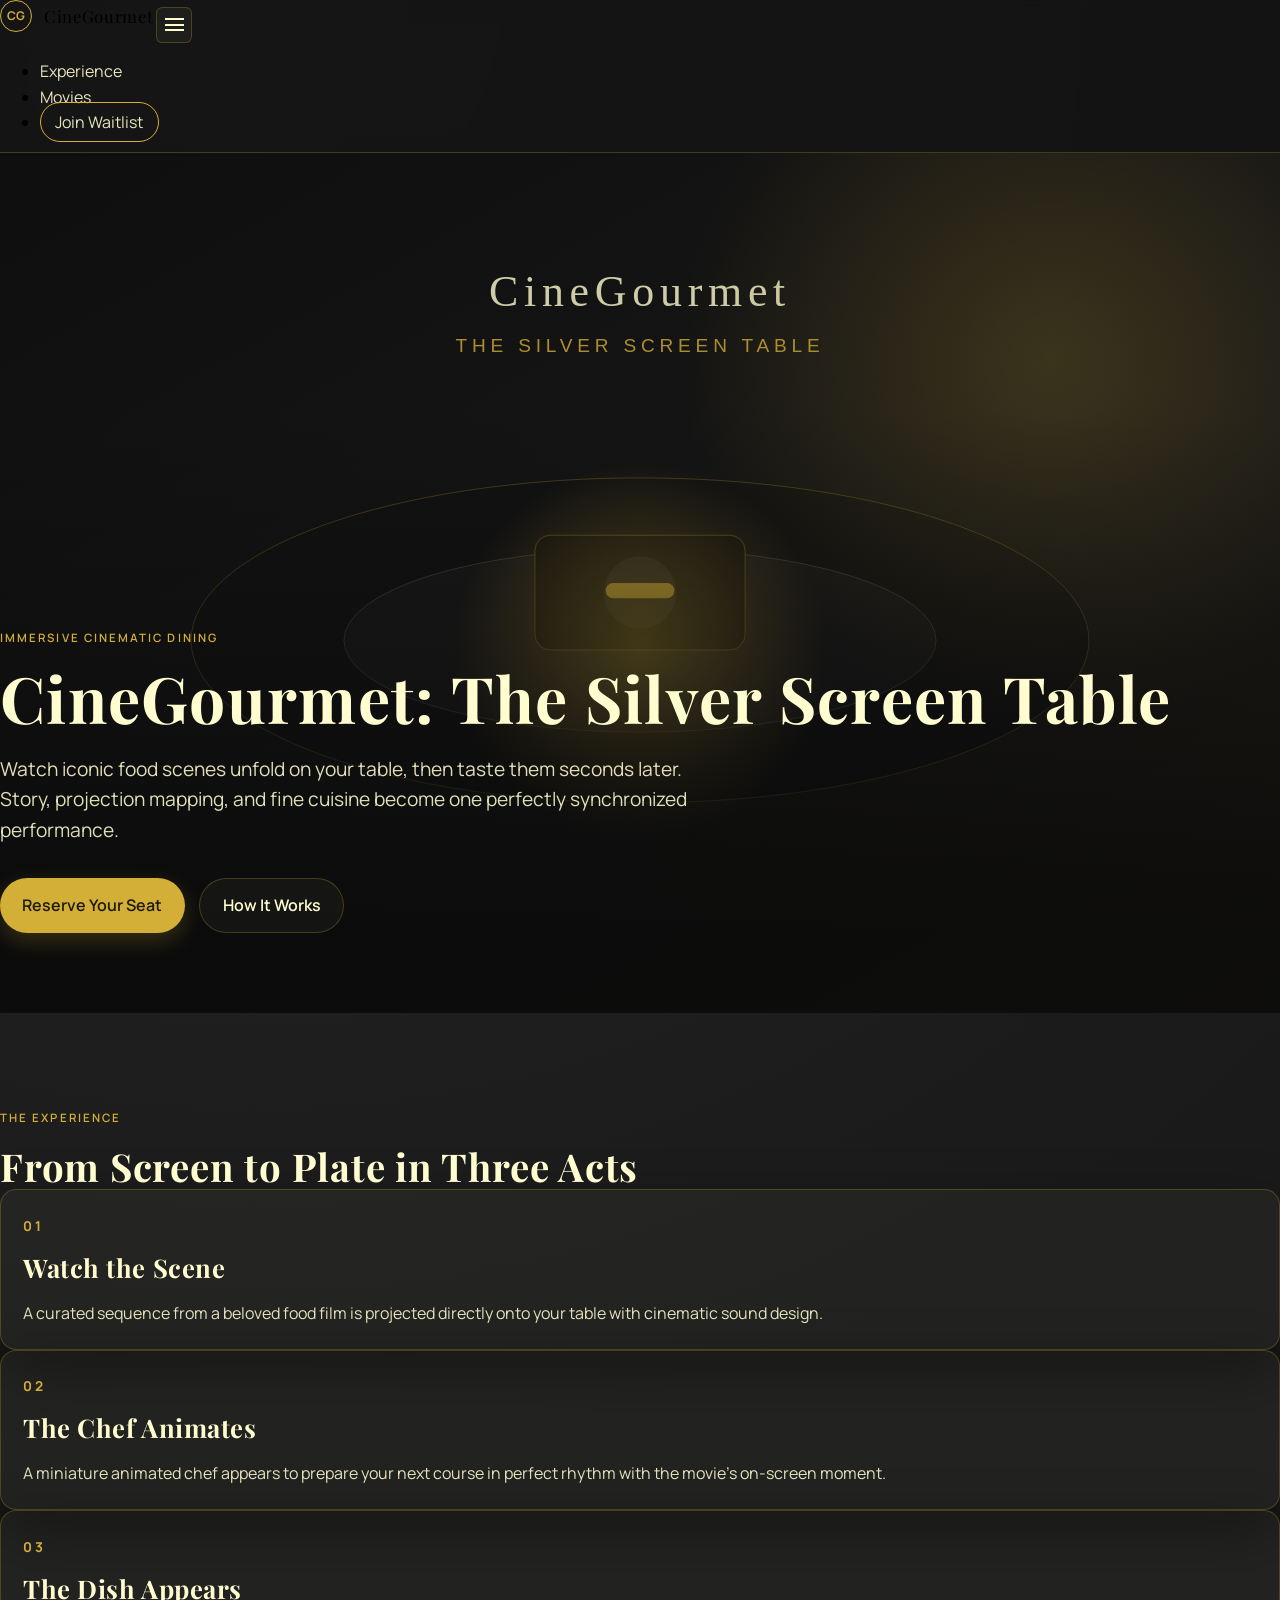
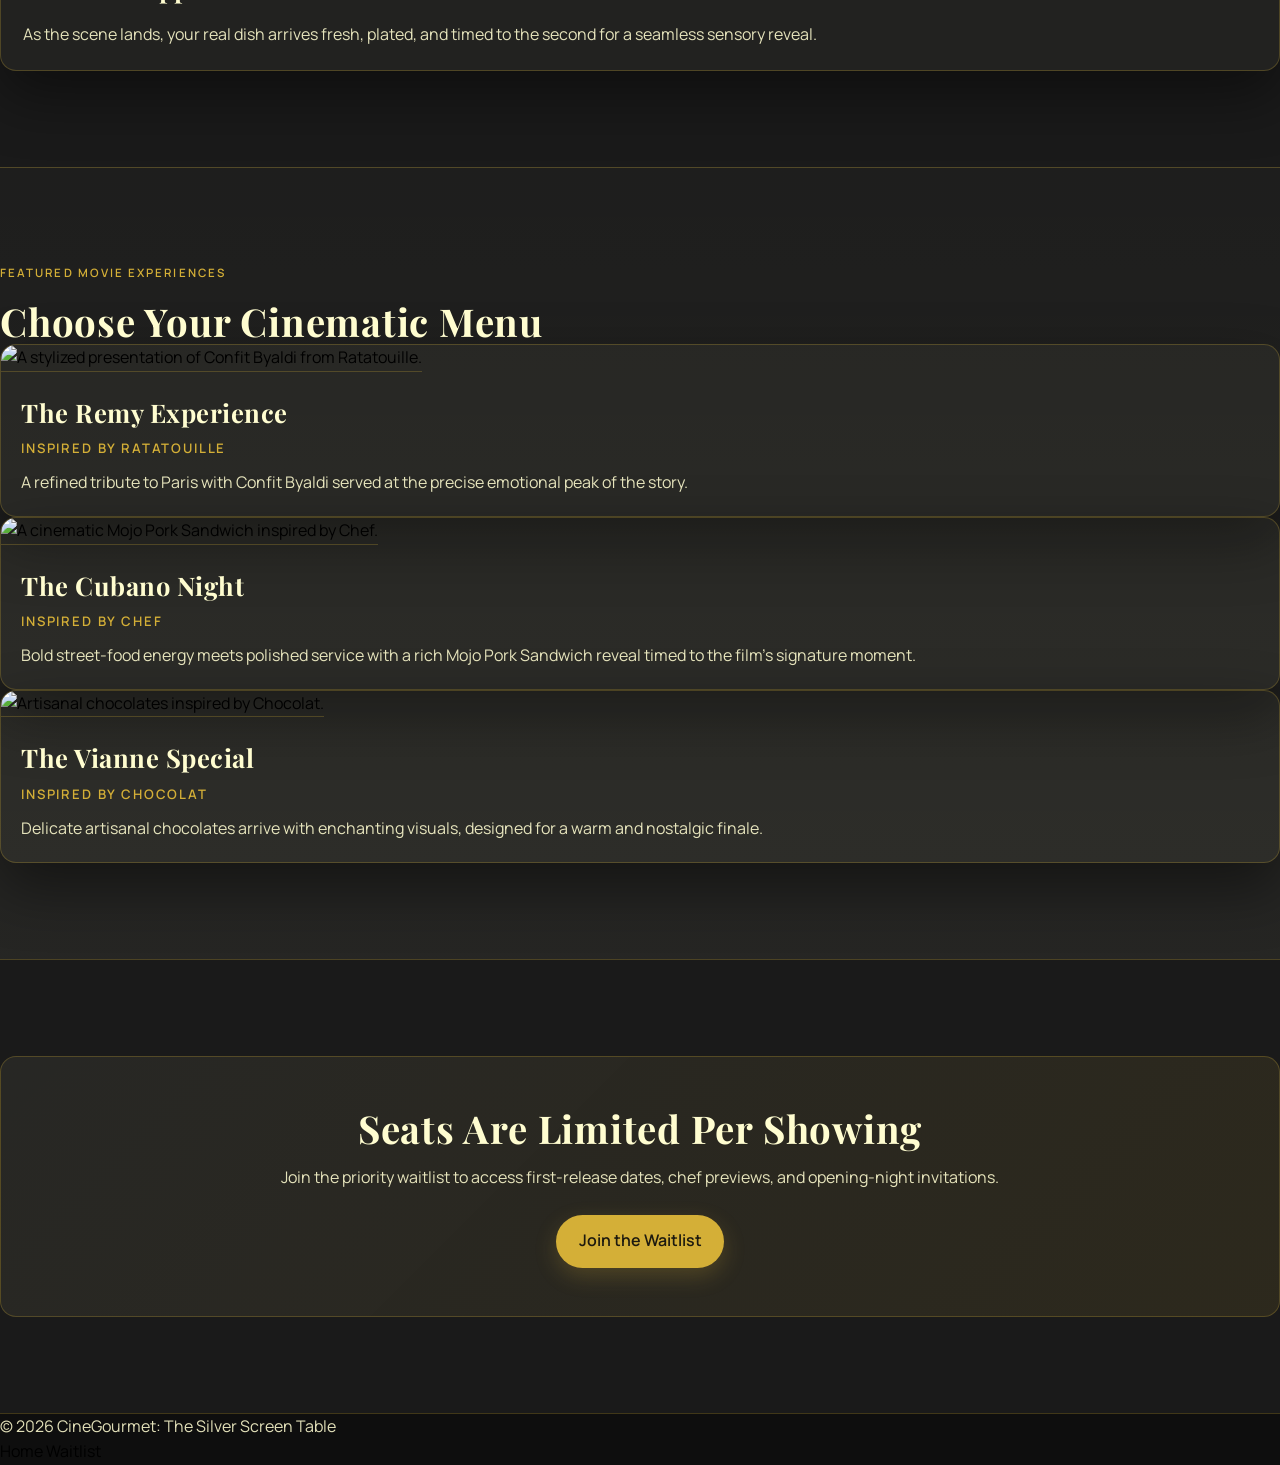
==== index.html @ fe35f2bb "first commit" ====
<!doctype html>
<html lang="en">
  <head>
    <meta charset="UTF-8" />
    <meta name="viewport" content="width=device-width, initial-scale=1.0" />
    <meta
      name="description"
      content="CineGourmet: The Silver Screen Table - a cinematic dining journey where iconic food movie scenes are synchronized with real dishes."
    />
    <title>CineGourmet | The Silver Screen Table</title>
    <script src="https://cdn.tailwindcss.com"></script>
    <script>
      tailwind.config = {
        theme: {
          extend: {
            colors: {
              charcoal: "#1a1a1a",
              gold: "#D4AF37",
              cream: "#FFFDD0",
            },
          },
        },
      };
    </script>
    <link rel="stylesheet" href="./css/styles.css" />
  </head>
  <body class="bg-charcoal text-cream">
    <header class="site-header">
      <nav class="mx-auto flex max-w-6xl items-center justify-between px-6 py-5">
        <a href="./index.html" class="brand">
          <span class="brand-mark">CG</span>
          <span class="brand-text">CineGourmet</span>
        </a>
        <button
          id="menuToggle"
          class="menu-toggle md:hidden"
          type="button"
          aria-label="Toggle navigation"
          aria-expanded="false"
          aria-controls="mobileMenu"
        >
          <span></span><span></span><span></span>
        </button>
        <ul class="nav-links hidden items-center gap-8 md:flex">
          <li><a href="./index.html#experience">Experience</a></li>
          <li><a href="./index.html#movies">Movies</a></li>
          <li><a href="./waitlist.html" class="btn-nav">Join Waitlist</a></li>
        </ul>
      </nav>
      <div id="mobileMenu" class="mobile-menu md:hidden">
        <a href="./index.html#experience">Experience</a>
        <a href="./index.html#movies">Movies</a>
        <a href="./waitlist.html">Join Waitlist</a>
      </div>
    </header>

    <main>
      <section class="hero-section">
        <div class="hero-media">
          <img
            src="./assets/hero-table.svg"
            alt="A dramatic dining table setup with cinematic projection lighting."
            class="hero-image"
          />
          <div class="hero-overlay"></div>
        </div>
        <div class="hero-content mx-auto max-w-6xl px-6">
          <p class="eyebrow">Immersive Cinematic Dining</p>
          <h1>CineGourmet: The Silver Screen Table</h1>
          <p class="hero-copy">
            Watch iconic food scenes unfold on your table, then taste them seconds
            later. Story, projection mapping, and fine cuisine become one perfectly
            synchronized performance.
          </p>
          <div class="hero-ctas">
            <a href="./waitlist.html" class="btn-primary">Reserve Your Seat</a>
            <a href="#experience" class="btn-secondary">How It Works</a>
          </div>
        </div>
      </section>

      <section id="experience" class="section-shell">
        <div class="mx-auto max-w-6xl px-6">
          <p class="eyebrow">The Experience</p>
          <h2>From Screen to Plate in Three Acts</h2>
          <div class="mt-10 grid gap-6 md:grid-cols-3">
            <article class="step-card">
              <span class="step-number">01</span>
              <h3>Watch the Scene</h3>
              <p>
                A curated sequence from a beloved food film is projected directly
                onto your table with cinematic sound design.
              </p>
            </article>
            <article class="step-card">
              <span class="step-number">02</span>
              <h3>The Chef Animates</h3>
              <p>
                A miniature animated chef appears to prepare your next course in
                perfect rhythm with the movie's on-screen moment.
              </p>
            </article>
            <article class="step-card">
              <span class="step-number">03</span>
              <h3>The Dish Appears</h3>
              <p>
                As the scene lands, your real dish arrives fresh, plated, and timed
                to the second for a seamless sensory reveal.
              </p>
            </article>
          </div>
        </div>
      </section>

      <section id="movies" class="section-shell section-muted">
        <div class="mx-auto max-w-6xl px-6">
          <p class="eyebrow">Featured Movie Experiences</p>
          <h2>Choose Your Cinematic Menu</h2>
          <div class="mt-10 grid gap-6 md:grid-cols-3">
            <article class="movie-card">
              <img
                src="./assets/remy-experience.svg"
                alt="A stylized presentation of Confit Byaldi from Ratatouille."
              />
              <div class="movie-content">
                <h3>The Remy Experience</h3>
                <p class="movie-subtitle">Inspired by Ratatouille</p>
                <p>
                  A refined tribute to Paris with Confit Byaldi served at the
                  precise emotional peak of the story.
                </p>
              </div>
            </article>
            <article class="movie-card">
              <img
                src="./assets/cubano-night.svg"
                alt="A cinematic Mojo Pork Sandwich inspired by Chef."
              />
              <div class="movie-content">
                <h3>The Cubano Night</h3>
                <p class="movie-subtitle">Inspired by Chef</p>
                <p>
                  Bold street-food energy meets polished service with a rich Mojo
                  Pork Sandwich reveal timed to the film's signature moment.
                </p>
              </div>
            </article>
            <article class="movie-card">
              <img
                src="./assets/vianne-special.svg"
                alt="Artisanal chocolates inspired by Chocolat."
              />
              <div class="movie-content">
                <h3>The Vianne Special</h3>
                <p class="movie-subtitle">Inspired by Chocolat</p>
                <p>
                  Delicate artisanal chocolates arrive with enchanting visuals,
                  designed for a warm and nostalgic finale.
                </p>
              </div>
            </article>
          </div>
        </div>
      </section>

      <section class="section-shell">
        <div class="mx-auto max-w-5xl px-6">
          <div class="cta-panel">
            <h2>Seats Are Limited Per Showing</h2>
            <p>
              Join the priority waitlist to access first-release dates, chef
              previews, and opening-night invitations.
            </p>
            <a href="./waitlist.html" class="btn-primary">Join the Waitlist</a>
          </div>
        </div>
      </section>
    </main>

    <footer class="site-footer">
      <div
        class="mx-auto flex max-w-6xl flex-col gap-4 px-6 py-8 text-sm md:flex-row md:items-center md:justify-between"
      >
        <p>© 2026 CineGourmet: The Silver Screen Table</p>
        <div class="flex items-center gap-6">
          <a href="./index.html">Home</a>
          <a href="./waitlist.html">Waitlist</a>
        </div>
      </div>
    </footer>

    <script src="./js/script.js"></script>
  </body>
</html>
---- css/styles.css ----
@import url("https://fonts.googleapis.com/css2?family=Playfair+Display:wght@500;600;700&family=Manrope:wght@400;500;600&display=swap");

:root {
  --charcoal: #1a1a1a;
  --gold: #d4af37;
  --cream: #fffdd0;
  --cream-soft: #f5f2d3;
  --line: rgba(212, 175, 55, 0.25);
  --surface: rgba(255, 253, 208, 0.04);
  --surface-strong: rgba(255, 253, 208, 0.08);
  --shadow: 0 24px 60px rgba(0, 0, 0, 0.45);
}

* {
  box-sizing: border-box;
}

html {
  scroll-behavior: smooth;
}

body {
  margin: 0;
  font-family: "Manrope", sans-serif;
  line-height: 1.6;
  background: radial-gradient(circle at 20% 0%, #292929 0%, var(--charcoal) 45%);
}

h1,
h2,
h3 {
  margin: 0;
  color: var(--cream);
  font-family: "Playfair Display", serif;
  letter-spacing: 0.02em;
}

h1 {
  font-size: clamp(2rem, 5vw, 4rem);
  line-height: 1.1;
}

h2 {
  font-size: clamp(1.6rem, 3.5vw, 2.4rem);
  line-height: 1.2;
}

h3 {
  font-size: clamp(1.2rem, 2.6vw, 1.6rem);
}

p {
  margin: 0;
  color: rgba(255, 253, 208, 0.88);
}

a {
  color: inherit;
  text-decoration: none;
}

.site-header {
  position: sticky;
  top: 0;
  z-index: 50;
  backdrop-filter: blur(10px);
  background: rgba(18, 18, 18, 0.82);
  border-bottom: 1px solid var(--line);
}

.brand {
  display: inline-flex;
  align-items: center;
  gap: 0.75rem;
}

.brand-mark {
  display: inline-grid;
  place-items: center;
  width: 2rem;
  height: 2rem;
  border: 1px solid var(--gold);
  border-radius: 999px;
  color: var(--gold);
  font-size: 0.75rem;
  font-weight: 700;
}

.brand-text {
  font-family: "Playfair Display", serif;
  letter-spacing: 0.04em;
  font-size: 1.05rem;
}

.nav-links a {
  color: rgba(255, 253, 208, 0.9);
  transition: color 0.2s ease;
}

.nav-links a:hover {
  color: var(--gold);
}

.btn-nav {
  padding: 0.5rem 0.9rem;
  border: 1px solid var(--gold);
  border-radius: 999px;
}

.menu-toggle {
  width: 2.25rem;
  height: 2.25rem;
  border: 1px solid var(--line);
  border-radius: 0.4rem;
  background: rgba(255, 253, 208, 0.04);
  display: inline-flex;
  flex-direction: column;
  justify-content: center;
  gap: 0.22rem;
  padding: 0 0.45rem;
}

.menu-toggle span {
  display: block;
  width: 100%;
  height: 2px;
  background: var(--cream);
}

.mobile-menu {
  display: none;
  border-top: 1px solid var(--line);
  background: rgba(18, 18, 18, 0.95);
}

.mobile-menu.open {
  display: grid;
}

.mobile-menu a {
  padding: 0.9rem 1.5rem;
  border-bottom: 1px solid rgba(212, 175, 55, 0.15);
  color: rgba(255, 253, 208, 0.95);
}

.hero-section {
  position: relative;
  min-height: min(100svh, 860px);
  display: grid;
  align-items: end;
  overflow: hidden;
}

.hero-media {
  position: absolute;
  inset: 0;
}

.hero-image {
  width: 100%;
  height: 100%;
  object-fit: cover;
}

.hero-overlay {
  position: absolute;
  inset: 0;
  background:
    linear-gradient(to top, rgba(10, 10, 10, 0.9) 10%, rgba(10, 10, 10, 0.2) 70%),
    radial-gradient(circle at 82% 24%, rgba(212, 175, 55, 0.25), transparent 30%);
}

.hero-content {
  position: relative;
  padding-top: 6rem;
  padding-bottom: 5rem;
}

.eyebrow {
  margin-bottom: 1rem;
  color: var(--gold);
  letter-spacing: 0.18em;
  text-transform: uppercase;
  font-size: 0.72rem;
  font-weight: 600;
}

.hero-copy {
  margin-top: 1.25rem;
  max-width: 44rem;
  font-size: clamp(1rem, 2.2vw, 1.2rem);
}

.hero-ctas {
  margin-top: 2rem;
  display: flex;
  gap: 0.9rem;
  flex-wrap: wrap;
}

.btn-primary,
.btn-secondary {
  display: inline-flex;
  justify-content: center;
  align-items: center;
  padding: 0.85rem 1.4rem;
  border-radius: 999px;
  font-weight: 600;
  transition: transform 0.2s ease, box-shadow 0.2s ease, background-color 0.2s ease;
}

.btn-primary {
  background: var(--gold);
  color: #1d1a0f;
  box-shadow: 0 8px 22px rgba(212, 175, 55, 0.22);
}

.btn-primary:hover {
  transform: translateY(-1px);
  box-shadow: 0 12px 24px rgba(212, 175, 55, 0.35);
}

.btn-secondary {
  border: 1px solid var(--line);
  color: var(--cream);
  background: rgba(255, 253, 208, 0.04);
}

.btn-secondary:hover {
  background: rgba(255, 253, 208, 0.1);
}

.section-shell {
  padding-top: clamp(3rem, 8vw, 6rem);
  padding-bottom: clamp(3rem, 8vw, 6rem);
}

.section-muted {
  background: linear-gradient(to bottom, rgba(255, 253, 208, 0.02), rgba(255, 253, 208, 0.05));
  border-top: 1px solid var(--line);
  border-bottom: 1px solid var(--line);
}

.step-card {
  background: var(--surface);
  border: 1px solid var(--line);
  border-radius: 1rem;
  padding: 1.4rem;
  box-shadow: var(--shadow);
}

.step-number {
  display: inline-block;
  margin-bottom: 0.6rem;
  color: var(--gold);
  font-size: 0.85rem;
  font-weight: 700;
  letter-spacing: 0.18em;
}

.step-card p {
  margin-top: 0.8rem;
}

.movie-card {
  border: 1px solid var(--line);
  border-radius: 1rem;
  overflow: hidden;
  background: var(--surface);
  box-shadow: var(--shadow);
}

.movie-card img {
  width: 100%;
  aspect-ratio: 16/10;
  object-fit: cover;
  border-bottom: 1px solid var(--line);
}

.movie-content {
  padding: 1.25rem;
}

.movie-subtitle {
  margin-top: 0.35rem;
  margin-bottom: 0.7rem;
  color: var(--gold);
  font-size: 0.82rem;
  letter-spacing: 0.14em;
  text-transform: uppercase;
  font-weight: 600;
}

.cta-panel {
  background: linear-gradient(135deg, rgba(255, 253, 208, 0.06), rgba(212, 175, 55, 0.1));
  border: 1px solid var(--line);
  border-radius: 1rem;
  padding: clamp(1.5rem, 5vw, 3rem);
  text-align: center;
}

.cta-panel p {
  margin-top: 0.9rem;
  margin-bottom: 1.5rem;
}

.waitlist-main {
  min-height: calc(100svh - 82px);
  display: grid;
  place-items: center;
}

.waitlist-wrap {
  width: 100%;
  max-width: 48rem;
  padding-top: 3rem;
  padding-bottom: 3rem;
}

.waitlist-panel {
  background: rgba(255, 253, 208, 0.03);
  border: 1px solid var(--line);
  border-radius: 1.1rem;
  box-shadow: var(--shadow);
  padding: clamp(1.3rem, 4vw, 2.2rem);
}

.waitlist-intro {
  margin-top: 0.9rem;
}

.waitlist-form {
  margin-top: 1.5rem;
  display: grid;
  gap: 0.8rem;
}

.waitlist-form label {
  font-size: 0.9rem;
  color: var(--cream-soft);
}

.waitlist-form input,
.waitlist-form select {
  width: 100%;
  border: 1px solid var(--line);
  border-radius: 0.7rem;
  background: rgba(12, 12, 12, 0.55);
  color: var(--cream);
  padding: 0.8rem 0.9rem;
  outline: none;
}

.waitlist-form input::placeholder {
  color: rgba(255, 253, 208, 0.45);
}

.waitlist-form input:focus,
.waitlist-form select:focus {
  border-color: var(--gold);
  box-shadow: 0 0 0 2px rgba(212, 175, 55, 0.2);
}

.waitlist-form button {
  margin-top: 0.7rem;
}

.form-note {
  margin-top: 1.1rem;
  font-size: 0.88rem;
  color: rgba(255, 253, 208, 0.7);
}

.modal {
  position: fixed;
  inset: 0;
  display: grid;
  place-items: center;
  z-index: 70;
}

.modal.hidden {
  display: none;
}

.modal-backdrop {
  position: absolute;
  inset: 0;
  background: rgba(0, 0, 0, 0.65);
}

.modal-panel {
  position: relative;
  z-index: 1;
  width: min(92vw, 32rem);
  border: 1px solid var(--line);
  border-radius: 1rem;
  background: linear-gradient(160deg, #222, #161616);
  padding: 2rem 1.3rem;
  text-align: center;
  box-shadow: var(--shadow);
  animation: modalIn 0.3s ease;
}

.modal-icon {
  width: 3rem;
  height: 3rem;
  margin: 0 auto 0.9rem;
  display: grid;
  place-items: center;
  border-radius: 999px;
  background: rgba(212, 175, 55, 0.2);
  border: 1px solid rgba(212, 175, 55, 0.6);
  color: var(--gold);
  font-weight: 700;
}

.site-footer {
  border-top: 1px solid var(--line);
  background: rgba(10, 10, 10, 0.75);
}

@keyframes modalIn {
  from {
    opacity: 0;
    transform: translateY(8px) scale(0.98);
  }
  to {
    opacity: 1;
    transform: translateY(0) scale(1);
  }
}

@media (max-width: 768px) {
  .hero-content {
    padding-top: 5rem;
    padding-bottom: 3.5rem;
  }
}
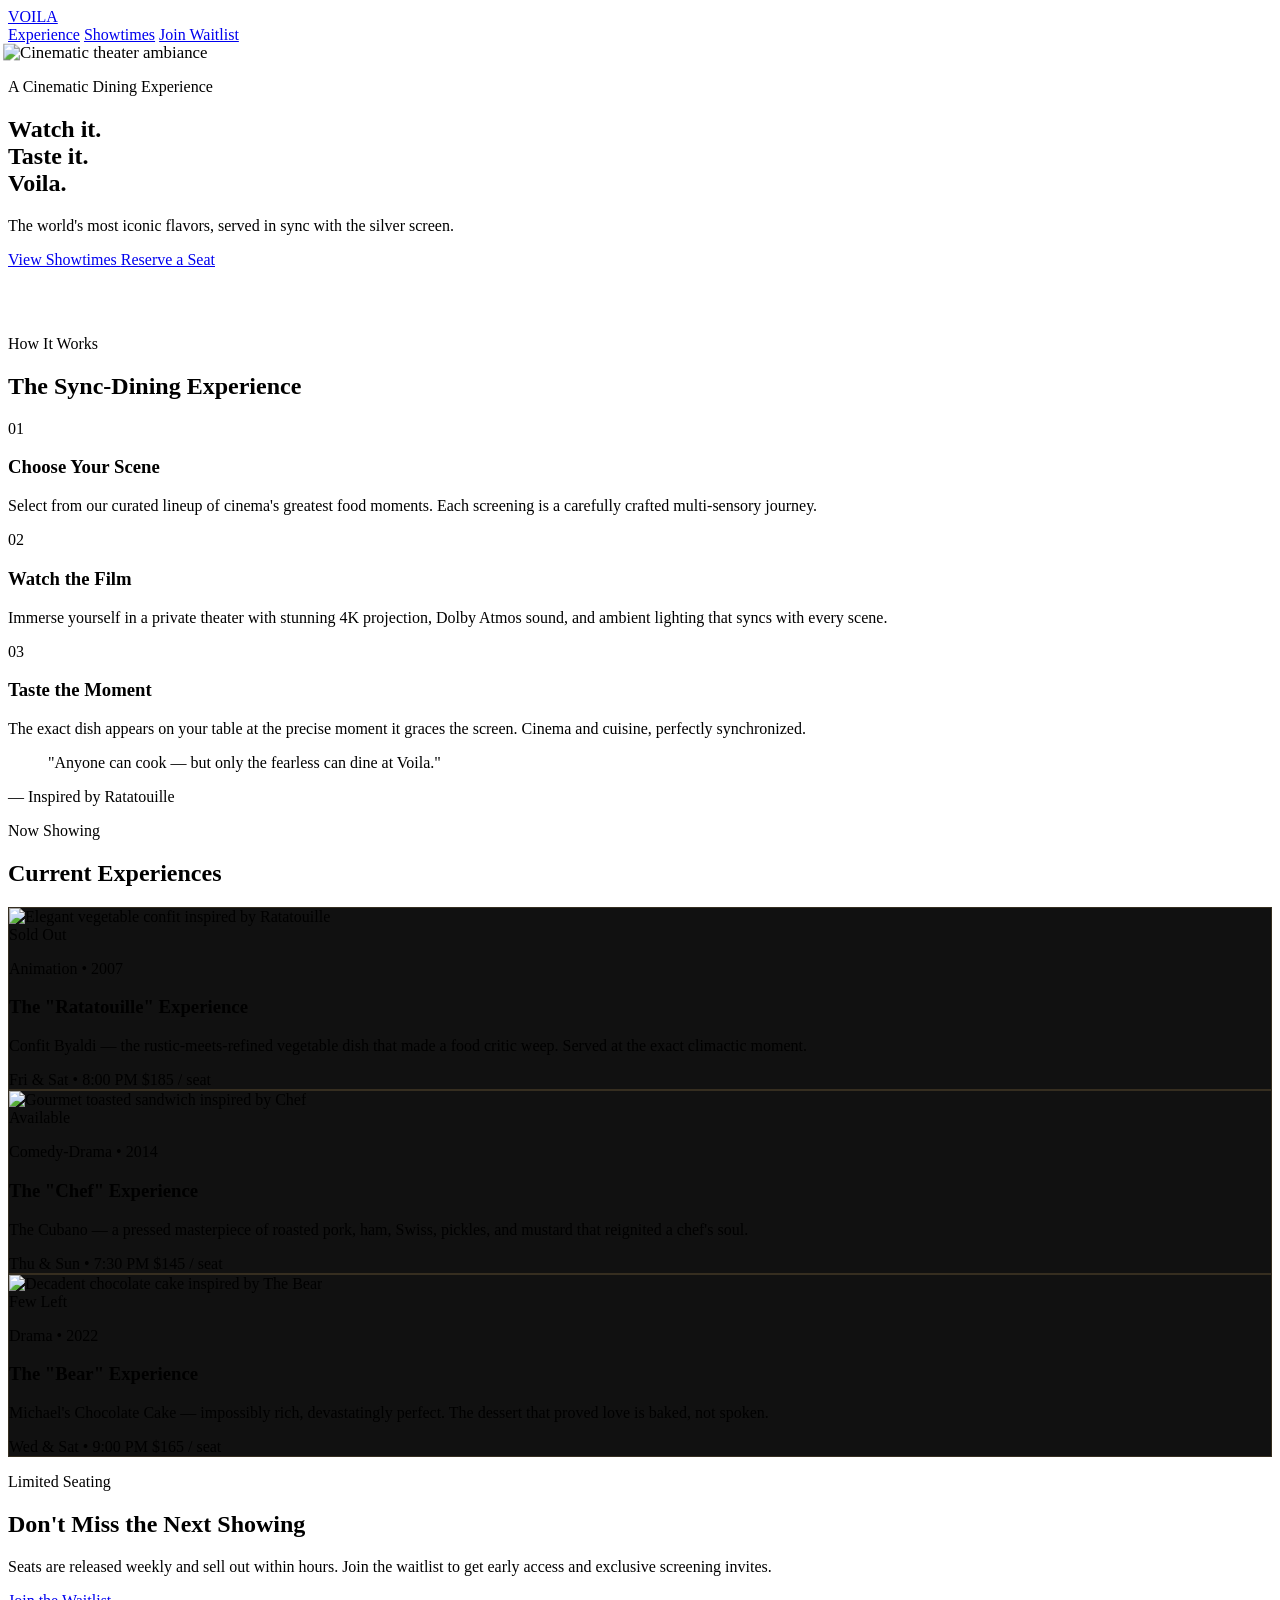
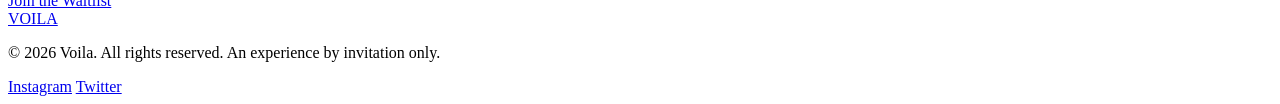
==== commit 1b6e7a2f: "Redesign site, add join page, refactor CSS/JS Major UI overhaul: rewrote index.html with a new "Voil" ====
--- a/index.html
+++ b/index.html
@@ -1,194 +1,257 @@
-<!doctype html>
+<!DOCTYPE html>
 <html lang="en">
-  <head>
-    <meta charset="UTF-8" />
-    <meta name="viewport" content="width=device-width, initial-scale=1.0" />
-    <meta
-      name="description"
-      content="CineGourmet: The Silver Screen Table - a cinematic dining journey where iconic food movie scenes are synchronized with real dishes."
-    />
-    <title>CineGourmet | The Silver Screen Table</title>
-    <script src="https://cdn.tailwindcss.com"></script>
-    <script>
-      tailwind.config = {
-        theme: {
-          extend: {
-            colors: {
-              charcoal: "#1a1a1a",
-              gold: "#D4AF37",
-              cream: "#FFFDD0",
-            },
+<head>
+  <meta charset="UTF-8" />
+  <meta name="viewport" content="width=device-width, initial-scale=1.0" />
+  <title>Voila — An Immersive Cinematic Dining Experience</title>
+  <script src="https://cdn.tailwindcss.com"></script>
+  <script>
+    tailwind.config = {
+      theme: {
+        extend: {
+          colors: {
+            gold: '#C5A059',
+            'gold-light': '#D4B06A',
+            'dark': '#0A0A0A',
+            'dark-card': '#111111',
+            'dark-surface': '#1A1A1A',
           },
-        },
-      };
-    </script>
-    <link rel="stylesheet" href="./css/styles.css" />
-  </head>
-  <body class="bg-charcoal text-cream">
-    <header class="site-header">
-      <nav class="mx-auto flex max-w-6xl items-center justify-between px-6 py-5">
-        <a href="./index.html" class="brand">
-          <span class="brand-mark">CG</span>
-          <span class="brand-text">CineGourmet</span>
+          fontFamily: {
+            serif: ['"Playfair Display"', 'Georgia', 'serif'],
+            sans: ['"Inter"', 'system-ui', 'sans-serif'],
+          }
+        }
+      }
+    }
+  </script>
+  <link rel="preconnect" href="https://fonts.googleapis.com" />
+  <link rel="preconnect" href="https://fonts.gstatic.com" crossorigin />
+  <link href="https://fonts.googleapis.com/css2?family=Playfair+Display:ital,wght@0,400;0,600;0,700;1,400&family=Inter:wght@300;400;500;600&display=swap" rel="stylesheet" />
+  <link rel="stylesheet" href="css/styles.css" />
+</head>
+<body class="bg-dark text-white font-sans antialiased">
+
+  <!-- ===================== NAVIGATION ===================== -->
+  <nav class="fixed top-0 left-0 w-full z-50 transition-all duration-500" id="navbar">
+    <div class="max-w-7xl mx-auto px-6 py-5 flex items-center justify-between">
+      <a href="index.html" class="font-serif text-2xl tracking-widest text-gold">VOILA</a>
+      <div class="flex items-center gap-8">
+        <a href="#experience" class="hidden sm:inline text-sm tracking-wider text-white/70 hover:text-gold transition-colors duration-300 uppercase">Experience</a>
+        <a href="#showtimes" class="hidden sm:inline text-sm tracking-wider text-white/70 hover:text-gold transition-colors duration-300 uppercase">Showtimes</a>
+        <a href="join.html" class="border border-gold text-gold px-6 py-2 text-sm tracking-wider uppercase hover:bg-gold hover:text-dark transition-all duration-300">Join Waitlist</a>
+      </div>
+    </div>
+  </nav>
+
+  <!-- ===================== HERO SECTION ===================== -->
+  <section class="relative min-h-screen flex items-center justify-center overflow-hidden">
+    <div class="absolute inset-0">
+      <img
+        src="https://images.unsplash.com/photo-1517604931442-7e0c8ed2963c?q=80&w=2070"
+        alt="Cinematic theater ambiance"
+        class="w-full h-full object-cover"
+      />
+      <div class="absolute inset-0 bg-gradient-to-b from-dark/70 via-dark/50 to-dark"></div>
+    </div>
+
+    <div class="relative z-10 text-center px-6 max-w-4xl mx-auto">
+      <p class="text-gold tracking-[0.4em] uppercase text-sm mb-6 font-sans font-medium hero-fade" style="animation-delay: 0.3s">
+        A Cinematic Dining Experience
+      </p>
+      <h1 class="font-serif text-5xl sm:text-6xl md:text-7xl lg:text-8xl font-bold leading-[1.1] mb-8 hero-fade" style="animation-delay: 0.6s">
+        Watch it.<br />Taste it.<br /><span class="text-gold italic">Voila.</span>
+      </h1>
+      <p class="text-white/60 text-lg sm:text-xl max-w-2xl mx-auto mb-12 font-light leading-relaxed hero-fade" style="animation-delay: 0.9s">
+        The world's most iconic flavors, served in sync with the silver screen.
+      </p>
+      <div class="flex flex-col sm:flex-row gap-4 justify-center hero-fade" style="animation-delay: 1.2s">
+        <a href="#showtimes" class="bg-gold text-dark px-10 py-4 text-sm tracking-wider uppercase font-semibold hover:bg-gold-light transition-all duration-300">
+          View Showtimes
         </a>
-        <button
-          id="menuToggle"
-          class="menu-toggle md:hidden"
-          type="button"
-          aria-label="Toggle navigation"
-          aria-expanded="false"
-          aria-controls="mobileMenu"
-        >
-          <span></span><span></span><span></span>
-        </button>
-        <ul class="nav-links hidden items-center gap-8 md:flex">
-          <li><a href="./index.html#experience">Experience</a></li>
-          <li><a href="./index.html#movies">Movies</a></li>
-          <li><a href="./waitlist.html" class="btn-nav">Join Waitlist</a></li>
-        </ul>
-      </nav>
-      <div id="mobileMenu" class="mobile-menu md:hidden">
-        <a href="./index.html#experience">Experience</a>
-        <a href="./index.html#movies">Movies</a>
-        <a href="./waitlist.html">Join Waitlist</a>
-      </div>
-    </header>
-
-    <main>
-      <section class="hero-section">
-        <div class="hero-media">
-          <img
-            src="./assets/hero-table.svg"
-            alt="A dramatic dining table setup with cinematic projection lighting."
-            class="hero-image"
-          />
-          <div class="hero-overlay"></div>
-        </div>
-        <div class="hero-content mx-auto max-w-6xl px-6">
-          <p class="eyebrow">Immersive Cinematic Dining</p>
-          <h1>CineGourmet: The Silver Screen Table</h1>
-          <p class="hero-copy">
-            Watch iconic food scenes unfold on your table, then taste them seconds
-            later. Story, projection mapping, and fine cuisine become one perfectly
-            synchronized performance.
+        <a href="join.html" class="border border-white/30 text-white px-10 py-4 text-sm tracking-wider uppercase font-medium hover:border-gold hover:text-gold transition-all duration-300">
+          Reserve a Seat
+        </a>
+      </div>
+    </div>
+
+    <div class="absolute bottom-10 left-1/2 -translate-x-1/2 z-10">
+      <div class="scroll-indicator">
+        <div class="scroll-dot"></div>
+      </div>
+    </div>
+  </section>
+
+  <!-- ===================== THE EXPERIENCE ===================== -->
+  <section id="experience" class="py-32 px-6">
+    <div class="max-w-7xl mx-auto">
+      <div class="text-center mb-20">
+        <p class="text-gold tracking-[0.3em] uppercase text-sm mb-4 reveal-up">How It Works</p>
+        <h2 class="font-serif text-4xl sm:text-5xl font-bold reveal-up">The Sync-Dining Experience</h2>
+        <div class="w-16 h-px bg-gold mx-auto mt-8 reveal-up"></div>
+      </div>
+
+      <div class="grid grid-cols-1 md:grid-cols-3 gap-8 lg:gap-16">
+        <!-- Step 1 -->
+        <div class="text-center group reveal-up">
+          <div class="w-20 h-20 mx-auto mb-8 rounded-full border border-gold/30 flex items-center justify-center group-hover:border-gold transition-colors duration-500">
+            <span class="font-serif text-3xl text-gold">01</span>
+          </div>
+          <h3 class="font-serif text-2xl mb-4">Choose Your Scene</h3>
+          <p class="text-white/50 leading-relaxed font-light">
+            Select from our curated lineup of cinema's greatest food moments. Each screening is a carefully crafted multi-sensory journey.
           </p>
-          <div class="hero-ctas">
-            <a href="./waitlist.html" class="btn-primary">Reserve Your Seat</a>
-            <a href="#experience" class="btn-secondary">How It Works</a>
-          </div>
-        </div>
-      </section>
-
-      <section id="experience" class="section-shell">
-        <div class="mx-auto max-w-6xl px-6">
-          <p class="eyebrow">The Experience</p>
-          <h2>From Screen to Plate in Three Acts</h2>
-          <div class="mt-10 grid gap-6 md:grid-cols-3">
-            <article class="step-card">
-              <span class="step-number">01</span>
-              <h3>Watch the Scene</h3>
-              <p>
-                A curated sequence from a beloved food film is projected directly
-                onto your table with cinematic sound design.
-              </p>
-            </article>
-            <article class="step-card">
-              <span class="step-number">02</span>
-              <h3>The Chef Animates</h3>
-              <p>
-                A miniature animated chef appears to prepare your next course in
-                perfect rhythm with the movie's on-screen moment.
-              </p>
-            </article>
-            <article class="step-card">
-              <span class="step-number">03</span>
-              <h3>The Dish Appears</h3>
-              <p>
-                As the scene lands, your real dish arrives fresh, plated, and timed
-                to the second for a seamless sensory reveal.
-              </p>
-            </article>
-          </div>
-        </div>
-      </section>
-
-      <section id="movies" class="section-shell section-muted">
-        <div class="mx-auto max-w-6xl px-6">
-          <p class="eyebrow">Featured Movie Experiences</p>
-          <h2>Choose Your Cinematic Menu</h2>
-          <div class="mt-10 grid gap-6 md:grid-cols-3">
-            <article class="movie-card">
-              <img
-                src="./assets/remy-experience.svg"
-                alt="A stylized presentation of Confit Byaldi from Ratatouille."
-              />
-              <div class="movie-content">
-                <h3>The Remy Experience</h3>
-                <p class="movie-subtitle">Inspired by Ratatouille</p>
-                <p>
-                  A refined tribute to Paris with Confit Byaldi served at the
-                  precise emotional peak of the story.
-                </p>
-              </div>
-            </article>
-            <article class="movie-card">
-              <img
-                src="./assets/cubano-night.svg"
-                alt="A cinematic Mojo Pork Sandwich inspired by Chef."
-              />
-              <div class="movie-content">
-                <h3>The Cubano Night</h3>
-                <p class="movie-subtitle">Inspired by Chef</p>
-                <p>
-                  Bold street-food energy meets polished service with a rich Mojo
-                  Pork Sandwich reveal timed to the film's signature moment.
-                </p>
-              </div>
-            </article>
-            <article class="movie-card">
-              <img
-                src="./assets/vianne-special.svg"
-                alt="Artisanal chocolates inspired by Chocolat."
-              />
-              <div class="movie-content">
-                <h3>The Vianne Special</h3>
-                <p class="movie-subtitle">Inspired by Chocolat</p>
-                <p>
-                  Delicate artisanal chocolates arrive with enchanting visuals,
-                  designed for a warm and nostalgic finale.
-                </p>
-              </div>
-            </article>
-          </div>
-        </div>
-      </section>
-
-      <section class="section-shell">
-        <div class="mx-auto max-w-5xl px-6">
-          <div class="cta-panel">
-            <h2>Seats Are Limited Per Showing</h2>
-            <p>
-              Join the priority waitlist to access first-release dates, chef
-              previews, and opening-night invitations.
+        </div>
+        <!-- Step 2 -->
+        <div class="text-center group reveal-up" style="animation-delay: 0.15s">
+          <div class="w-20 h-20 mx-auto mb-8 rounded-full border border-gold/30 flex items-center justify-center group-hover:border-gold transition-colors duration-500">
+            <span class="font-serif text-3xl text-gold">02</span>
+          </div>
+          <h3 class="font-serif text-2xl mb-4">Watch the Film</h3>
+          <p class="text-white/50 leading-relaxed font-light">
+            Immerse yourself in a private theater with stunning 4K projection, Dolby Atmos sound, and ambient lighting that syncs with every scene.
+          </p>
+        </div>
+        <!-- Step 3 -->
+        <div class="text-center group reveal-up" style="animation-delay: 0.3s">
+          <div class="w-20 h-20 mx-auto mb-8 rounded-full border border-gold/30 flex items-center justify-center group-hover:border-gold transition-colors duration-500">
+            <span class="font-serif text-3xl text-gold">03</span>
+          </div>
+          <h3 class="font-serif text-2xl mb-4">Taste the Moment</h3>
+          <p class="text-white/50 leading-relaxed font-light">
+            The exact dish appears on your table at the precise moment it graces the screen. Cinema and cuisine, perfectly synchronized.
+          </p>
+        </div>
+      </div>
+    </div>
+  </section>
+
+  <!-- ===================== DIVIDER QUOTE ===================== -->
+  <section class="py-20 px-6">
+    <div class="max-w-3xl mx-auto text-center reveal-up">
+      <blockquote class="font-serif text-2xl sm:text-3xl italic text-white/80 leading-relaxed">
+        "Anyone can cook — but only the fearless can dine at <span class="text-gold">Voila</span>."
+      </blockquote>
+      <p class="text-white/40 mt-6 text-sm tracking-widest uppercase">— Inspired by Ratatouille</p>
+    </div>
+  </section>
+
+  <!-- ===================== SHOWTIMES GRID ===================== -->
+  <section id="showtimes" class="py-32 px-6 bg-dark-surface">
+    <div class="max-w-7xl mx-auto">
+      <div class="text-center mb-20">
+        <p class="text-gold tracking-[0.3em] uppercase text-sm mb-4 reveal-up">Now Showing</p>
+        <h2 class="font-serif text-4xl sm:text-5xl font-bold reveal-up">Current Experiences</h2>
+        <div class="w-16 h-px bg-gold mx-auto mt-8 reveal-up"></div>
+      </div>
+
+      <div class="grid grid-cols-1 md:grid-cols-3 gap-8">
+        <!-- Card 1: Ratatouille -->
+        <div class="showtime-card group reveal-up">
+          <div class="relative overflow-hidden">
+            <img
+              src="https://i.pinimg.com/1200x/6f/38/0a/6f380a718197a979dbb6d26e651b9f04.jpg"
+              alt="Elegant vegetable confit inspired by Ratatouille"
+              class="w-full h-72 object-cover transition-transform duration-700 group-hover:scale-110"
+            />
+            <div class="absolute inset-0 bg-gradient-to-t from-dark-card via-transparent to-transparent"></div>
+            <div class="absolute top-4 right-4 bg-gold/90 text-dark text-xs font-semibold tracking-wider px-3 py-1 uppercase">
+              Sold Out
+            </div>
+          </div>
+          <div class="p-6">
+            <p class="text-gold text-xs tracking-[0.2em] uppercase mb-2">Animation • 2007</p>
+            <h3 class="font-serif text-2xl mb-3">The "Ratatouille" Experience</h3>
+            <p class="text-white/50 text-sm leading-relaxed mb-6 font-light">
+              Confit Byaldi — the rustic-meets-refined vegetable dish that made a food critic weep. Served at the exact climactic moment.
             </p>
-            <a href="./waitlist.html" class="btn-primary">Join the Waitlist</a>
-          </div>
-        </div>
-      </section>
-    </main>
-
-    <footer class="site-footer">
-      <div
-        class="mx-auto flex max-w-6xl flex-col gap-4 px-6 py-8 text-sm md:flex-row md:items-center md:justify-between"
-      >
-        <p>© 2026 CineGourmet: The Silver Screen Table</p>
-        <div class="flex items-center gap-6">
-          <a href="./index.html">Home</a>
-          <a href="./waitlist.html">Waitlist</a>
-        </div>
-      </div>
-    </footer>
-
-    <script src="./js/script.js"></script>
-  </body>
+            <div class="flex items-center justify-between pt-4 border-t border-white/10">
+              <span class="text-white/40 text-sm">Fri & Sat • 8:00 PM</span>
+              <span class="text-gold text-sm font-semibold">$185 / seat</span>
+            </div>
+          </div>
+        </div>
+
+        <!-- Card 2: Chef -->
+        <div class="showtime-card group reveal-up" style="animation-delay: 0.15s">
+          <div class="relative overflow-hidden">
+            <img
+              src="https://i.pinimg.com/736x/23/62/c7/2362c7ee944afd656a066d6ab7a22deb.jpg"
+              alt="Gourmet toasted sandwich inspired by Chef"
+              class="w-full h-72 object-cover transition-transform duration-700 group-hover:scale-110"
+            />
+            <div class="absolute inset-0 bg-gradient-to-t from-dark-card via-transparent to-transparent"></div>
+            <div class="absolute top-4 right-4 bg-green-600/90 text-white text-xs font-semibold tracking-wider px-3 py-1 uppercase">
+              Available
+            </div>
+          </div>
+          <div class="p-6">
+            <p class="text-gold text-xs tracking-[0.2em] uppercase mb-2">Comedy-Drama • 2014</p>
+            <h3 class="font-serif text-2xl mb-3">The "Chef" Experience</h3>
+            <p class="text-white/50 text-sm leading-relaxed mb-6 font-light">
+              The Cubano — a pressed masterpiece of roasted pork, ham, Swiss, pickles, and mustard that reignited a chef's soul.
+            </p>
+            <div class="flex items-center justify-between pt-4 border-t border-white/10">
+              <span class="text-white/40 text-sm">Thu & Sun • 7:30 PM</span>
+              <span class="text-gold text-sm font-semibold">$145 / seat</span>
+            </div>
+          </div>
+        </div>
+
+        <!-- Card 3: The Bear -->
+        <div class="showtime-card group reveal-up" style="animation-delay: 0.3s">
+          <div class="relative overflow-hidden">
+            <img
+              src="https://images.unsplash.com/photo-1578985545062-69928b1d9587?q=80&w=2070"
+              alt="Decadent chocolate cake inspired by The Bear"
+              class="w-full h-72 object-cover transition-transform duration-700 group-hover:scale-110"
+            />
+            <div class="absolute inset-0 bg-gradient-to-t from-dark-card via-transparent to-transparent"></div>
+            <div class="absolute top-4 right-4 bg-gold/90 text-dark text-xs font-semibold tracking-wider px-3 py-1 uppercase">
+              Few Left
+            </div>
+          </div>
+          <div class="p-6">
+            <p class="text-gold text-xs tracking-[0.2em] uppercase mb-2">Drama • 2022</p>
+            <h3 class="font-serif text-2xl mb-3">The "Bear" Experience</h3>
+            <p class="text-white/50 text-sm leading-relaxed mb-6 font-light">
+              Michael's Chocolate Cake — impossibly rich, devastatingly perfect. The dessert that proved love is baked, not spoken.
+            </p>
+            <div class="flex items-center justify-between pt-4 border-t border-white/10">
+              <span class="text-white/40 text-sm">Wed & Sat • 9:00 PM</span>
+              <span class="text-gold text-sm font-semibold">$165 / seat</span>
+            </div>
+          </div>
+        </div>
+      </div>
+    </div>
+  </section>
+
+  <!-- ===================== CTA SECTION ===================== -->
+  <section class="py-32 px-6 text-center">
+    <div class="max-w-2xl mx-auto reveal-up">
+      <p class="text-gold tracking-[0.3em] uppercase text-sm mb-4">Limited Seating</p>
+      <h2 class="font-serif text-4xl sm:text-5xl font-bold mb-6">Don't Miss the Next Showing</h2>
+      <p class="text-white/50 text-lg font-light mb-10 leading-relaxed">
+        Seats are released weekly and sell out within hours. Join the waitlist to get early access and exclusive screening invites.
+      </p>
+      <a href="join.html" class="inline-block bg-gold text-dark px-12 py-4 text-sm tracking-wider uppercase font-semibold hover:bg-gold-light transition-all duration-300">
+        Join the Waitlist
+      </a>
+    </div>
+  </section>
+
+  <!-- ===================== FOOTER ===================== -->
+  <footer class="border-t border-white/10 py-12 px-6">
+    <div class="max-w-7xl mx-auto flex flex-col md:flex-row items-center justify-between gap-6">
+      <a href="index.html" class="font-serif text-xl tracking-widest text-gold">VOILA</a>
+      <p class="text-white/30 text-sm">&copy; 2026 Voila. All rights reserved. An experience by invitation only.</p>
+      <div class="flex gap-6">
+        <a href="#" class="text-white/30 hover:text-gold text-sm transition-colors duration-300">Instagram</a>
+        <a href="#" class="text-white/30 hover:text-gold text-sm transition-colors duration-300">Twitter</a>
+      </div>
+    </div>
+  </footer>
+
+  <script src="js/script.js"></script>
+</body>
 </html>
--- a/css/styles.css
+++ b/css/styles.css
@@ -1,439 +1,97 @@
-@import url("https://fonts.googleapis.com/css2?family=Playfair+Display:wght@500;600;700&family=Manrope:wght@400;500;600&display=swap");
-
-:root {
-  --charcoal: #1a1a1a;
-  --gold: #d4af37;
-  --cream: #fffdd0;
-  --cream-soft: #f5f2d3;
-  --line: rgba(212, 175, 55, 0.25);
-  --surface: rgba(255, 253, 208, 0.04);
-  --surface-strong: rgba(255, 253, 208, 0.08);
-  --shadow: 0 24px 60px rgba(0, 0, 0, 0.45);
+/* ── Hero entrance animation ───────────────────────────────── */
+.hero-fade {
+  opacity: 0;
+  transform: translateY(30px);
+  animation: heroFadeIn 1s ease-out forwards;
 }
 
-* {
-  box-sizing: border-box;
+@keyframes heroFadeIn {
+  to {
+    opacity: 1;
+    transform: translateY(0);
+  }
 }
 
+/* ── Scroll-reveal animation ───────────────────────────────── */
+.reveal-up {
+  opacity: 0;
+  transform: translateY(40px);
+  transition: opacity 0.8s cubic-bezier(0.16, 1, 0.3, 1),
+              transform 0.8s cubic-bezier(0.16, 1, 0.3, 1);
+}
+
+.reveal-up.revealed {
+  opacity: 1;
+  transform: translateY(0);
+}
+
+/* Stagger delays via inline style animation-delay */
+.reveal-up[style*="animation-delay: 0.15s"] {
+  transition-delay: 0.15s;
+}
+
+.reveal-up[style*="animation-delay: 0.3s"] {
+  transition-delay: 0.3s;
+}
+
+/* ── Navbar states ─────────────────────────────────────────── */
+.nav-scrolled {
+  background: rgba(10, 10, 10, 0.85);
+  backdrop-filter: blur(16px);
+  -webkit-backdrop-filter: blur(16px);
+  border-bottom: 1px solid rgba(255, 255, 255, 0.05);
+}
+
+/* ── Showtime cards ────────────────────────────────────────── */
+.showtime-card {
+  background: #111111;
+  border: 1px solid rgba(197, 160, 89, 0.2);
+  overflow: hidden;
+  transition: border-color 0.5s ease, box-shadow 0.5s ease;
+}
+
+.showtime-card:hover {
+  border-color: rgba(197, 160, 89, 0.6);
+  box-shadow: 0 8px 40px rgba(197, 160, 89, 0.08);
+}
+
+/* ── Scroll indicator ──────────────────────────────────────── */
+.scroll-indicator {
+  width: 24px;
+  height: 40px;
+  border: 1px solid rgba(255, 255, 255, 0.25);
+  border-radius: 12px;
+  display: flex;
+  justify-content: center;
+  padding-top: 8px;
+}
+
+.scroll-dot {
+  width: 3px;
+  height: 8px;
+  background: rgba(255, 255, 255, 0.5);
+  border-radius: 2px;
+  animation: scrollBounce 2s ease-in-out infinite;
+}
+
+@keyframes scrollBounce {
+  0%, 100% { transform: translateY(0); opacity: 1; }
+  50%      { transform: translateY(12px); opacity: 0.2; }
+}
+
+/* ── Form select dropdown fix ──────────────────────────────── */
+select option {
+  background: #1a1a1a;
+  color: #fff;
+}
+
+/* ── Selection highlight ───────────────────────────────────── */
+::selection {
+  background: rgba(197, 160, 89, 0.3);
+  color: #fff;
+}
+
+/* ── Smooth scroll behavior ────────────────────────────────── */
 html {
   scroll-behavior: smooth;
 }
-
-body {
-  margin: 0;
-  font-family: "Manrope", sans-serif;
-  line-height: 1.6;
-  background: radial-gradient(circle at 20% 0%, #292929 0%, var(--charcoal) 45%);
-}
-
-h1,
-h2,
-h3 {
-  margin: 0;
-  color: var(--cream);
-  font-family: "Playfair Display", serif;
-  letter-spacing: 0.02em;
-}
-
-h1 {
-  font-size: clamp(2rem, 5vw, 4rem);
-  line-height: 1.1;
-}
-
-h2 {
-  font-size: clamp(1.6rem, 3.5vw, 2.4rem);
-  line-height: 1.2;
-}
-
-h3 {
-  font-size: clamp(1.2rem, 2.6vw, 1.6rem);
-}
-
-p {
-  margin: 0;
-  color: rgba(255, 253, 208, 0.88);
-}
-
-a {
-  color: inherit;
-  text-decoration: none;
-}
-
-.site-header {
-  position: sticky;
-  top: 0;
-  z-index: 50;
-  backdrop-filter: blur(10px);
-  background: rgba(18, 18, 18, 0.82);
-  border-bottom: 1px solid var(--line);
-}
-
-.brand {
-  display: inline-flex;
-  align-items: center;
-  gap: 0.75rem;
-}
-
-.brand-mark {
-  display: inline-grid;
-  place-items: center;
-  width: 2rem;
-  height: 2rem;
-  border: 1px solid var(--gold);
-  border-radius: 999px;
-  color: var(--gold);
-  font-size: 0.75rem;
-  font-weight: 700;
-}
-
-.brand-text {
-  font-family: "Playfair Display", serif;
-  letter-spacing: 0.04em;
-  font-size: 1.05rem;
-}
-
-.nav-links a {
-  color: rgba(255, 253, 208, 0.9);
-  transition: color 0.2s ease;
-}
-
-.nav-links a:hover {
-  color: var(--gold);
-}
-
-.btn-nav {
-  padding: 0.5rem 0.9rem;
-  border: 1px solid var(--gold);
-  border-radius: 999px;
-}
-
-.menu-toggle {
-  width: 2.25rem;
-  height: 2.25rem;
-  border: 1px solid var(--line);
-  border-radius: 0.4rem;
-  background: rgba(255, 253, 208, 0.04);
-  display: inline-flex;
-  flex-direction: column;
-  justify-content: center;
-  gap: 0.22rem;
-  padding: 0 0.45rem;
-}
-
-.menu-toggle span {
-  display: block;
-  width: 100%;
-  height: 2px;
-  background: var(--cream);
-}
-
-.mobile-menu {
-  display: none;
-  border-top: 1px solid var(--line);
-  background: rgba(18, 18, 18, 0.95);
-}
-
-.mobile-menu.open {
-  display: grid;
-}
-
-.mobile-menu a {
-  padding: 0.9rem 1.5rem;
-  border-bottom: 1px solid rgba(212, 175, 55, 0.15);
-  color: rgba(255, 253, 208, 0.95);
-}
-
-.hero-section {
-  position: relative;
-  min-height: min(100svh, 860px);
-  display: grid;
-  align-items: end;
-  overflow: hidden;
-}
-
-.hero-media {
-  position: absolute;
-  inset: 0;
-}
-
-.hero-image {
-  width: 100%;
-  height: 100%;
-  object-fit: cover;
-}
-
-.hero-overlay {
-  position: absolute;
-  inset: 0;
-  background:
-    linear-gradient(to top, rgba(10, 10, 10, 0.9) 10%, rgba(10, 10, 10, 0.2) 70%),
-    radial-gradient(circle at 82% 24%, rgba(212, 175, 55, 0.25), transparent 30%);
-}
-
-.hero-content {
-  position: relative;
-  padding-top: 6rem;
-  padding-bottom: 5rem;
-}
-
-.eyebrow {
-  margin-bottom: 1rem;
-  color: var(--gold);
-  letter-spacing: 0.18em;
-  text-transform: uppercase;
-  font-size: 0.72rem;
-  font-weight: 600;
-}
-
-.hero-copy {
-  margin-top: 1.25rem;
-  max-width: 44rem;
-  font-size: clamp(1rem, 2.2vw, 1.2rem);
-}
-
-.hero-ctas {
-  margin-top: 2rem;
-  display: flex;
-  gap: 0.9rem;
-  flex-wrap: wrap;
-}
-
-.btn-primary,
-.btn-secondary {
-  display: inline-flex;
-  justify-content: center;
-  align-items: center;
-  padding: 0.85rem 1.4rem;
-  border-radius: 999px;
-  font-weight: 600;
-  transition: transform 0.2s ease, box-shadow 0.2s ease, background-color 0.2s ease;
-}
-
-.btn-primary {
-  background: var(--gold);
-  color: #1d1a0f;
-  box-shadow: 0 8px 22px rgba(212, 175, 55, 0.22);
-}
-
-.btn-primary:hover {
-  transform: translateY(-1px);
-  box-shadow: 0 12px 24px rgba(212, 175, 55, 0.35);
-}
-
-.btn-secondary {
-  border: 1px solid var(--line);
-  color: var(--cream);
-  background: rgba(255, 253, 208, 0.04);
-}
-
-.btn-secondary:hover {
-  background: rgba(255, 253, 208, 0.1);
-}
-
-.section-shell {
-  padding-top: clamp(3rem, 8vw, 6rem);
-  padding-bottom: clamp(3rem, 8vw, 6rem);
-}
-
-.section-muted {
-  background: linear-gradient(to bottom, rgba(255, 253, 208, 0.02), rgba(255, 253, 208, 0.05));
-  border-top: 1px solid var(--line);
-  border-bottom: 1px solid var(--line);
-}
-
-.step-card {
-  background: var(--surface);
-  border: 1px solid var(--line);
-  border-radius: 1rem;
-  padding: 1.4rem;
-  box-shadow: var(--shadow);
-}
-
-.step-number {
-  display: inline-block;
-  margin-bottom: 0.6rem;
-  color: var(--gold);
-  font-size: 0.85rem;
-  font-weight: 700;
-  letter-spacing: 0.18em;
-}
-
-.step-card p {
-  margin-top: 0.8rem;
-}
-
-.movie-card {
-  border: 1px solid var(--line);
-  border-radius: 1rem;
-  overflow: hidden;
-  background: var(--surface);
-  box-shadow: var(--shadow);
-}
-
-.movie-card img {
-  width: 100%;
-  aspect-ratio: 16/10;
-  object-fit: cover;
-  border-bottom: 1px solid var(--line);
-}
-
-.movie-content {
-  padding: 1.25rem;
-}
-
-.movie-subtitle {
-  margin-top: 0.35rem;
-  margin-bottom: 0.7rem;
-  color: var(--gold);
-  font-size: 0.82rem;
-  letter-spacing: 0.14em;
-  text-transform: uppercase;
-  font-weight: 600;
-}
-
-.cta-panel {
-  background: linear-gradient(135deg, rgba(255, 253, 208, 0.06), rgba(212, 175, 55, 0.1));
-  border: 1px solid var(--line);
-  border-radius: 1rem;
-  padding: clamp(1.5rem, 5vw, 3rem);
-  text-align: center;
-}
-
-.cta-panel p {
-  margin-top: 0.9rem;
-  margin-bottom: 1.5rem;
-}
-
-.waitlist-main {
-  min-height: calc(100svh - 82px);
-  display: grid;
-  place-items: center;
-}
-
-.waitlist-wrap {
-  width: 100%;
-  max-width: 48rem;
-  padding-top: 3rem;
-  padding-bottom: 3rem;
-}
-
-.waitlist-panel {
-  background: rgba(255, 253, 208, 0.03);
-  border: 1px solid var(--line);
-  border-radius: 1.1rem;
-  box-shadow: var(--shadow);
-  padding: clamp(1.3rem, 4vw, 2.2rem);
-}
-
-.waitlist-intro {
-  margin-top: 0.9rem;
-}
-
-.waitlist-form {
-  margin-top: 1.5rem;
-  display: grid;
-  gap: 0.8rem;
-}
-
-.waitlist-form label {
-  font-size: 0.9rem;
-  color: var(--cream-soft);
-}
-
-.waitlist-form input,
-.waitlist-form select {
-  width: 100%;
-  border: 1px solid var(--line);
-  border-radius: 0.7rem;
-  background: rgba(12, 12, 12, 0.55);
-  color: var(--cream);
-  padding: 0.8rem 0.9rem;
-  outline: none;
-}
-
-.waitlist-form input::placeholder {
-  color: rgba(255, 253, 208, 0.45);
-}
-
-.waitlist-form input:focus,
-.waitlist-form select:focus {
-  border-color: var(--gold);
-  box-shadow: 0 0 0 2px rgba(212, 175, 55, 0.2);
-}
-
-.waitlist-form button {
-  margin-top: 0.7rem;
-}
-
-.form-note {
-  margin-top: 1.1rem;
-  font-size: 0.88rem;
-  color: rgba(255, 253, 208, 0.7);
-}
-
-.modal {
-  position: fixed;
-  inset: 0;
-  display: grid;
-  place-items: center;
-  z-index: 70;
-}
-
-.modal.hidden {
-  display: none;
-}
-
-.modal-backdrop {
-  position: absolute;
-  inset: 0;
-  background: rgba(0, 0, 0, 0.65);
-}
-
-.modal-panel {
-  position: relative;
-  z-index: 1;
-  width: min(92vw, 32rem);
-  border: 1px solid var(--line);
-  border-radius: 1rem;
-  background: linear-gradient(160deg, #222, #161616);
-  padding: 2rem 1.3rem;
-  text-align: center;
-  box-shadow: var(--shadow);
-  animation: modalIn 0.3s ease;
-}
-
-.modal-icon {
-  width: 3rem;
-  height: 3rem;
-  margin: 0 auto 0.9rem;
-  display: grid;
-  place-items: center;
-  border-radius: 999px;
-  background: rgba(212, 175, 55, 0.2);
-  border: 1px solid rgba(212, 175, 55, 0.6);
-  color: var(--gold);
-  font-weight: 700;
-}
-
-.site-footer {
-  border-top: 1px solid var(--line);
-  background: rgba(10, 10, 10, 0.75);
-}
-
-@keyframes modalIn {
-  from {
-    opacity: 0;
-    transform: translateY(8px) scale(0.98);
-  }
-  to {
-    opacity: 1;
-    transform: translateY(0) scale(1);
-  }
-}
-
-@media (max-width: 768px) {
-  .hero-content {
-    padding-top: 5rem;
-    padding-bottom: 3.5rem;
-  }
-}
